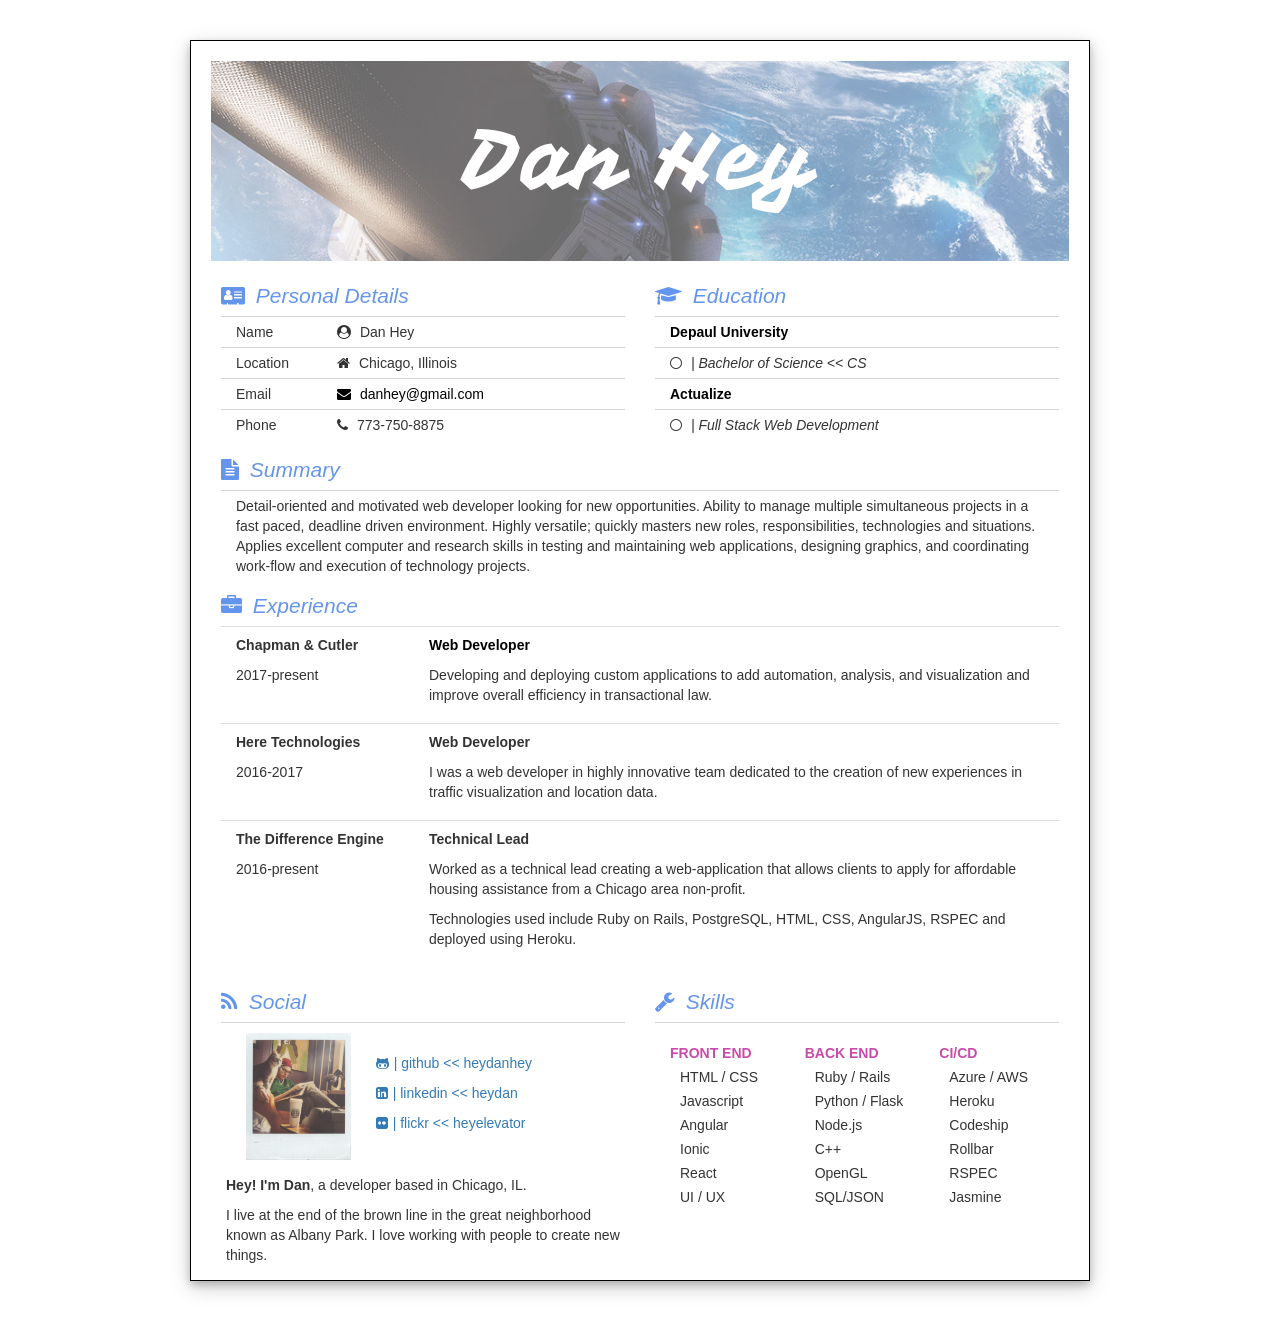
==== resume.html @ c610b6d4 "added files" ====
<!DOCTYPE html>
<html lang="en-US">
  <head>
    <script src="https://cdnjs.cloudflare.com/ajax/libs/jquery/3.2.1/jquery.min.js"</script>
    <script src="https://cdnjs.cloudflare.com/ajax/libs/jquery/3.2.1/core.js"</script>
    <link rel="stylesheet" href="https://maxcdn.bootstrapcdn.com/font-awesome/4.6.1/css/font-awesome.min.css">
    <link rel="stylesheet" href="https://maxcdn.bootstrapcdn.com/bootstrap/3.3.7/css/bootstrap.min.css" integrity="sha384-BVYiiSIFeK1dGmJRAkycuHAHRg32OmUcww7on3RYdg4Va+PmSTsz/K68vbdEjh4u" crossorigin="anonymous">
    <script src="https://maxcdn.bootstrapcdn.com/bootstrap/3.3.7/js/bootstrap.min.js" integrity="sha384-Tc5IQib027qvyjSMfHjOMaLkfuWVxZxUPnCJA7l2mCWNIpG9mGCD8wGNIcPD7Txa" crossorigin="anonymous"></script>
    <link href="https://fonts.googleapis.com/css?family=Vampiro+One" rel="stylesheet">
    <link rel="stylesheet" href="css/resume.css">
  </head>
  <body>
    <div class="page container" style="padding:0;">
      <div class="photo"><div class="name text-center">Dan Hey</div></div>
        <div class="col-md-12">
          <div class="col-md-6">
            <div class="col-md-12 heading italic"><i class="fa fa-address-card" aria-hidden="true"></i> Personal Details</div>
            <div class="col-md-3 border-top">Name</div>
            <div class="col-md-9 border-top"><i class="fa fa-user-circle" aria-hidden="true"></i> Dan Hey</div>
            <div class="col-md-3 border-top">Location</div>
            <div class="col-md-9 border-top"><i class="fa fa-home" aria-hidden="true"></i> Chicago, Illinois</div>
            <div class="col-md-3 border-top">Email</div>
            <div class="col-md-9 border-top">
                <a href="mailto:danhey@gmail.com" class="hover" style="text-decoration:none"><i class="fa fa-envelope" aria-hidden="true"></i> danhey@gmail.com</a>
            </div>
            <div class="col-md-3 border-top">Phone</div>
            <div class="col-md-9 border-top"><i class="fa fa-phone" aria-hidden="true"></i> 773-750-8875</div>
          </div>

          <div class="col-md-6">
            <div class="col-md-12 heading italic"><i class="fa fa-graduation-cap" aria-hidden="true"></i> Education</div>
            <div class="col-md-12 border-top bold">
              <span class="hover" data-toggle="tooltip" data-placement="right" title="Click for details!">
                <span data-toggle="modal" data-target="#depaul">Depaul University</span>
              </span>
            </div>
            <div class="col-md-12 border-top italic"><i class="fa fa-circle-thin" aria-hidden="true"></i> | Bachelor of Science << CS</div>
            <div class="col-md-12 border-top bold">
              <span class="hover" data-toggle="tooltip" data-placement="right" title="Click for details!">
                <span data-toggle="modal" data-target="#actualize">Actualize</span>
              </span>
            </div>
            <div class="col-md-12 border-top italic"><i class="fa fa-circle-thin" aria-hidden="true"></i> | Full Stack Web Development</div>
          </div>
        </div>

        <div class="col-md-12" style="margin-top:15px;">
          <div class="col-md-12">
            <div class="col-md-12 border-bottom heading italic"><i class="fa fa-file-text" aria-hidden="true"></i> Summary</div>
            <div class="col-md-12" style="padding-top:5px;">
              Detail-oriented and motivated web developer looking for new opportunities.  Ability to manage multiple simultaneous projects in a fast paced, deadline driven environment.  Highly versatile; quickly masters new roles, responsibilities, technologies and situations. Applies excellent computer and research skills in testing and maintaining web applications, designing graphics, and coordinating work-flow and execution of technology projects.
            </div>
          </div>
        </div>

        <div class="col-md-12" style="margin-top:15px;">
          <div class="col-md-12">
            <div class="col-md-12 heading italic"><i class="fa fa-briefcase" aria-hidden="true"></i> Experience</div>
            
              <table class="table">
                <tr>
                  <td style="padding-left:15px;width:200px;">
                    <p class="bold">Chapman & Cutler</p>
                    <p>2017-present</p>
                  </td>
                  <td>
                    <p class="bold">
                      <span class="hover" data-toggle="tooltip" data-placement="right" title="Click for details!">
                        <span data-toggle="modal" data-target="#chapman">Web Developer</span>
                      </span>
                    </p>
                    <p>Developing and deploying custom applications to add automation, analysis, and visualization and improve overall efficiency in transactional law.</p>
                  </td>
                </tr>
                <tr>
                  <td style="padding-left:15px">
                    <p class="bold">Here Technologies</p>
                    <p>2016-2017</p>
                  </td>
                  <td>
                    <p class="bold">Web Developer</p>
                    <p>I was a web developer in highly innovative team dedicated to the creation of new experiences in traffic visualization and location data.</p>
                  </td>
                </tr>
                <tr>
                  <td style="padding-left:15px">
                    <p class="bold">The Difference Engine</p>
                    <p>2016-present</p>
                  </td>
                  <td>
                    <p class="bold">Technical Lead</p>
                    <p>Worked as a technical lead creating a web-application that allows clients to apply for affordable housing assistance from a Chicago area non-profit.</p>
                    <p>Technologies used include Ruby on Rails, PostgreSQL, HTML, CSS, AngularJS, RSPEC and deployed using Heroku.</p>
                  </td>
                </tr>
              </table>
            
          </div>
        </div>

        <div class="col-md-12">
          <div class="col-md-6">
            <div class="col-md-12 heading border-bottom italic"><i class="fa fa-rss" aria-hidden="true"></i></i> Social</div>
            <div class="col-md-4">
              <img src="images/dan.jpg" alt="..." class=" dan img-responsive">
            </div>
            <div class="col-md-8">
              <div class="col-md-12 social" style="margin-top:25px;">
                <a href="https://github.com/heydanhey">
                  <i class="fa fa-github-alt" aria-hidden="true"></i>| github << heydanhey
                </a>
              </div>
              <div class="col-md-12 social">
                <a href="https://www.linkedin.com/in/heydan/">
                  <i class="fa fa-linkedin-square" aria-hidden="true"></i>| linkedin << heydan
                </a>
              </div>
              <div class="col-md-12 social">
                <a href="https://www.flickr.com/photos/heyelevator">
                  <i class="fa fa-flickr" aria-hidden="true"></i></i>| flickr << heyelevator
                </a>
              </div>
            </div>
            <div class="col-md-12 social">
              <p><span class="bold">Hey! I'm Dan</span>, a developer based in Chicago, IL.</p>
              <p>I live at the end of the brown line in the great neighborhood known as Albany Park.  I love working with people to create new things.</p>
            </div>
          </div>
          <div class="col-md-6">
            <div class="col-md-12 heading italic border-bottom"><i class="fa fa-wrench" aria-hidden="true"></i> Skills</div>
            <div class="col-md-4 padding-top">
              <p class="bold skill skill-title">FRONT END</p>
              <p class="indent skill">HTML / CSS</p>
              <p class="indent skill">Javascript</p>
              <p class="indent skill">Angular</p>
              <p class="indent skill">Ionic</p>
              <p class="indent skill">React</p>
              <p class="indent skill">UI / UX</p>
            </div>
            <div class="col-md-4 padding-top">
              <p class="bold skill skill-title">BACK END</p>
              <p class="indent skill">Ruby / Rails</p>
              <p class="indent skill">Python / Flask</p>
              <p class="indent skill">Node.js</p>
              <p class="indent skill">C++</p>
              <p class="indent skill">OpenGL</p>
              <p class="indent skill">SQL/JSON</p>
            </div>
            <div class="col-md-4 padding-top">
              <p class="bold skill skill-title">CI/CD</p>
              <p class="indent skill">Azure / AWS</p>
              <p class="indent skill">Heroku</p>
              <p class="indent skill">Codeship</p>
              <p class="indent skill">Rollbar</p>
              <p class="indent skill">RSPEC</p>
              <p class="indent skill">Jasmine</p>
            </div>
          </div>
        </div>

      </div>
    </div>
  </body>
</html>


<!-- Modals -->
<div class="modal fade" id="depaul" tabindex="-1" role="dialog" aria-labelledby="myModalLabel">
  <div class="modal-dialog" role="document">
    <div class="modal-content">
      <div class="modal-header">
        <button type="button" class="close" data-dismiss="modal" aria-label="Close"><span aria-hidden="true">&times;</span></button>
        <h4 class="modal-title heading test-center italic" id="myModalLabel"><i class="fa fa-graduation-cap" aria-hidden="true"></i>D e P A U L</h4>
      </div>
      <div class="modal-body">
        <p>Studied computer science under professors <a href="http://www.cdm.depaul.edu/about/pages/people/facultyinfo.aspx?fid=946">Rosalee Wolfe</a> and <a href="http://www.cdm.depaul.edu/about/pages/people/facultyinfo.aspx?fid=643">John McDonald</a> in collaboration with artist and art department chair, Steve Luecking. Together taliored an double major program consisting of a BS in Computer Graphics and Animation and a BA in Media Arts.</p>
        <hr>
        <h5 class="indent">Thesis Project: Particle System Implemention</h5>
        <div class="row">
          <div class="col-md-2">
            <img src="images/opengl_demo.png" class="img-responsive" alt="openGL">
          </div>
          <div class="col-md-10">
            <p>WeFreshed is an anonymous, location-based social media app that allows users to react to text that other users post via swiping in the direction of one of four distinct emojis on their screen.</p>
            <p class="italic">C++, Microsoft Visual Studio, OpenGL</p> 
          </div>
        </div>
      </div>
      <div class="modal-footer">
        <button type="button" class="btn btn-default" data-dismiss="modal">Close</button>
      </div>
    </div>
  </div>
</div>

<div class="modal fade" id="actualize" tabindex="-1" role="dialog" aria-labelledby="myModalLabel">
  <div class="modal-dialog" role="document">
    <div class="modal-content">
      <div class="modal-header">
        <button type="button" class="close" data-dismiss="modal" aria-label="Close"><span aria-hidden="true">&times;</span></button>
        <h3 class="modal-title heading test-center italic" id="myModalLabel"><i class="fa fa-graduation-cap" aria-hidden="true"></i>A C T U A L I Z E</h3>
      </div>
      <div class="modal-body">
        <p>Immersive software development program covering Ruby on Rails, HTML, CSS, Javascript, AngularJS, Git, Test driven development and Service Orientated Architecture.</p>
        <hr>
        <div class="row">
          <div class="col-md-4">
            <img src="images/WEFRESHED.png" class="img-responsive" alt="Wefreshed">
          </div>
          <div class="col-md-8">
            <h4 style="margin-top:0;">Capstone Project: WeFreshed.com </h4>
            <p>WeFreshed is an anonymous, location-based social media app that allows users to react to text that other users post via swiping in the direction of one of four distinct emojis on their screen.</p>
            <p class="italic">Ruby on Rails, AngularJS, PostgreSQL, Heroku</p> 
          </div>
        </div>
      </div>
      <div class="modal-footer">
        <button type="button" class="btn btn-default" data-dismiss="modal">Close</button>
      </div>
    </div>
  </div>
</div>

<script type="text/javascript">
  $(document).ready(function() {
    $("body").tooltip({ selector: '[data-toggle=tooltip]' });
  });
</script>
---- css/resume.css ----
.page {
    border: solid;
    border-color: black;
    border-width: 1px;
    margin: auto;
    width: 80%;
    margin-top: 40px;
    margin-bottom: 40px;
    box-shadow: 0 4px 8px 0 rgba(0, 0, 0, 0.2), 0 6px 20px 0 rgba(0, 0, 0, 0.19);
    max-width: 900px;
}

.photo {
    background-image: url("../images/space_elevator.jpg");
    background-size: cover;
    height: 200px;
    opacity: 0.6;
    margin: 20px;
}

.name {
    font-size: 6em;
    position: relative;
    top: 50%;
    transform: translateY(-50%);
    color: white;
    font-family: 'Vampiro One', cursive;
}

.border-top {
    border-top: solid;
    border-width: 0.5px;
    padding-top: 5px;
    padding-bottom: 5px;
    border-color: lightgrey;
}

.border-bottom {
    border-bottom: solid;
    border-width: 0.5px;
    /*padding-top: 5px;*/
    padding-bottom: 5px;
    border-color: lightgrey;
}

.no-padding-left {
    padding-left: 0;
}

.heading {
    font-size: 1.5em;
    padding-left: 0;
    color: cornflowerblue;
    padding-bottom: 5px;
}

.italic {
    font-style: italic;
}

.bold {
    font-weight: bold;
}

.hover {
    color: black;
}

.hover:hover {
    color: #c94caa;
}

.dan {
    margin: 10px;
    opacity: 0.8;
}

i {
    padding-right: 5px;
}

.social {
    padding: 5px;
}

.social a:hover {
    color: #c94caa;
    text-decoration: none;
}

.progress {
    height: 10px;
}

.skill {
    margin-bottom: 4px;
}

.skill-title {
    color: #c94caa;
}

.padding-top {
    padding-top: 20px;
}

.indent {
    text-indent: 10px;
}
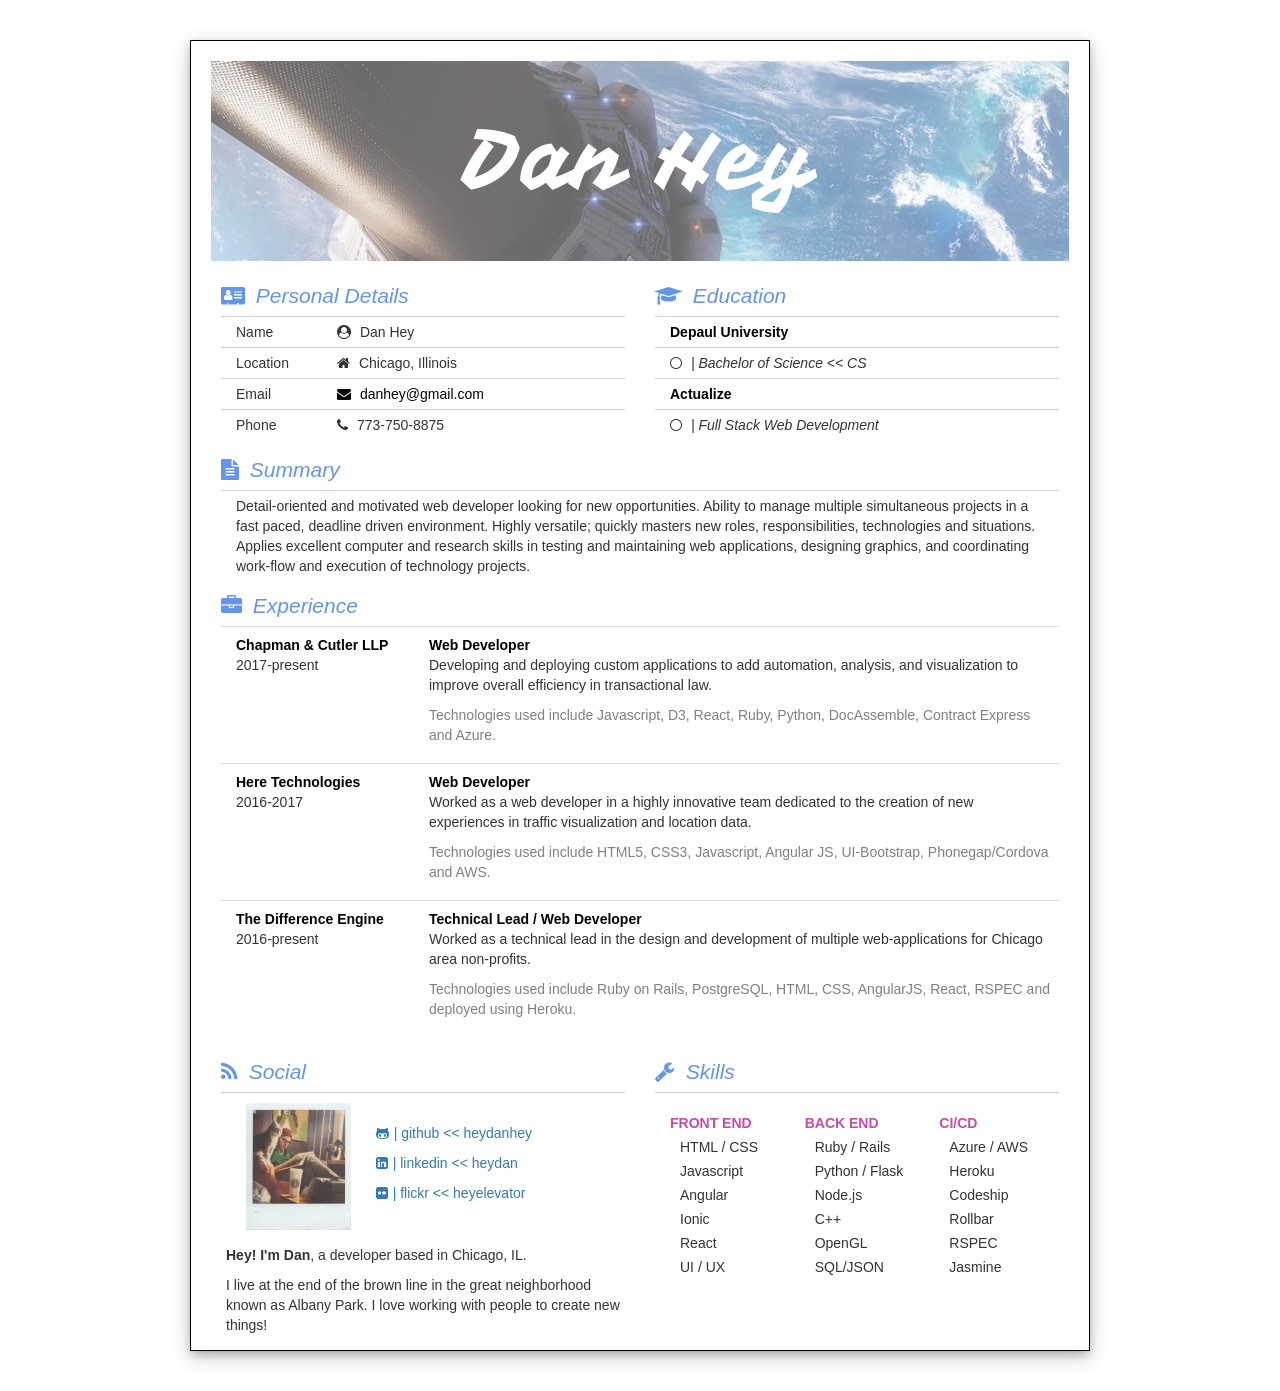
==== commit 494205df: "updates" ====
--- a/resume.html
+++ b/resume.html
@@ -60,37 +60,47 @@
               <table class="table">
                 <tr>
                   <td style="padding-left:15px;width:200px;">
-                    <p class="bold">Chapman & Cutler</p>
+                    <span class="hover bold" data-toggle="tooltip" data-placement="left" title="Click for details!">
+                      <span data-toggle="modal" data-target="#chapman">Chapman & Cutler LLP</span>
+                    </span>
                     <p>2017-present</p>
                   </td>
                   <td>
-                    <p class="bold">
-                      <span class="hover" data-toggle="tooltip" data-placement="right" title="Click for details!">
-                        <span data-toggle="modal" data-target="#chapman">Web Developer</span>
-                      </span>
-                    </p>
-                    <p>Developing and deploying custom applications to add automation, analysis, and visualization and improve overall efficiency in transactional law.</p>
+                    <span class="hover bold" data-toggle="tooltip" data-placement="right" title="Click for details!">
+                      <span data-toggle="modal" data-target="#chapman">Web Developer</span>
+                    </span>
+                    <p>Developing and deploying custom applications to add automation, analysis, and visualization to improve overall efficiency in transactional law.</p>
+                    <p style="color:grey;">Technologies used include Javascript, D3, React, Ruby, Python, DocAssemble, Contract Express and Azure.</p>
                   </td>
                 </tr>
                 <tr>
                   <td style="padding-left:15px">
-                    <p class="bold">Here Technologies</p>
+                    <span class="hover bold" data-toggle="tooltip" data-placement="left" title="Click for details!">
+                        <span data-toggle="modal" data-target="#here">Here Technologies</span>
+                      </span>
                     <p>2016-2017</p>
                   </td>
                   <td>
-                    <p class="bold">Web Developer</p>
-                    <p>I was a web developer in highly innovative team dedicated to the creation of new experiences in traffic visualization and location data.</p>
+                    <span class="hover bold" data-toggle="tooltip" data-placement="right" title="Click for details!">
+                      <span data-toggle="modal" data-target="#here">Web Developer</span>
+                    </span>
+                    <p>Worked as a web developer in a highly innovative team dedicated to the creation of new experiences in traffic visualization and location data.</p>
+                    <p style="color:grey;">Technologies used include HTML5, CSS3, Javascript, Angular JS, UI-Bootstrap, Phonegap/Cordova and AWS.</p>
                   </td>
                 </tr>
                 <tr>
                   <td style="padding-left:15px">
-                    <p class="bold">The Difference Engine</p>
+                    <span class="hover bold" data-toggle="tooltip" data-placement="left" title="Click for details!">
+                      <span data-toggle="modal" data-target="#tde">The Difference Engine</span>
+                    </span>
                     <p>2016-present</p>
                   </td>
                   <td>
-                    <p class="bold">Technical Lead</p>
-                    <p>Worked as a technical lead creating a web-application that allows clients to apply for affordable housing assistance from a Chicago area non-profit.</p>
-                    <p>Technologies used include Ruby on Rails, PostgreSQL, HTML, CSS, AngularJS, RSPEC and deployed using Heroku.</p>
+                    <span class="hover bold" data-toggle="tooltip" data-placement="right" title="Click for details!">
+                      <span data-toggle="modal" data-target="#tde">Technical Lead / Web Developer</span>
+                    </span>
+                    <p>Worked as a technical lead in the design and development of multiple web-applications for Chicago area non-profits.</p>
+                    <p style="color:grey;">Technologies used include Ruby on Rails, PostgreSQL, HTML, CSS, AngularJS, React, RSPEC and deployed using Heroku.</p>
                   </td>
                 </tr>
               </table>
@@ -106,24 +116,24 @@
             </div>
             <div class="col-md-8">
               <div class="col-md-12 social" style="margin-top:25px;">
-                <a href="https://github.com/heydanhey">
+                <a href="https://github.com/heydanhey" target="blank">
                   <i class="fa fa-github-alt" aria-hidden="true"></i>| github << heydanhey
                 </a>
               </div>
               <div class="col-md-12 social">
-                <a href="https://www.linkedin.com/in/heydan/">
+                <a href="https://www.linkedin.com/in/heydan/" target="blank">
                   <i class="fa fa-linkedin-square" aria-hidden="true"></i>| linkedin << heydan
                 </a>
               </div>
               <div class="col-md-12 social">
-                <a href="https://www.flickr.com/photos/heyelevator">
+                <a href="https://www.flickr.com/photos/heyelevator" target="blank">
                   <i class="fa fa-flickr" aria-hidden="true"></i></i>| flickr << heyelevator
                 </a>
               </div>
             </div>
             <div class="col-md-12 social">
               <p><span class="bold">Hey! I'm Dan</span>, a developer based in Chicago, IL.</p>
-              <p>I live at the end of the brown line in the great neighborhood known as Albany Park.  I love working with people to create new things.</p>
+              <p>I live at the end of the brown line in the great neighborhood known as Albany Park.  I love working with people to create new things!</p>
             </div>
           </div>
           <div class="col-md-6">
@@ -175,13 +185,13 @@
       <div class="modal-body">
         <p>Studied computer science under professors <a href="http://www.cdm.depaul.edu/about/pages/people/facultyinfo.aspx?fid=946">Rosalee Wolfe</a> and <a href="http://www.cdm.depaul.edu/about/pages/people/facultyinfo.aspx?fid=643">John McDonald</a> in collaboration with artist and art department chair, Steve Luecking. Together taliored an double major program consisting of a BS in Computer Graphics and Animation and a BA in Media Arts.</p>
         <hr>
-        <h5 class="indent">Thesis Project: Particle System Implemention</h5>
         <div class="row">
-          <div class="col-md-2">
+          <div class="col-md-4">
             <img src="images/opengl_demo.png" class="img-responsive" alt="openGL">
           </div>
-          <div class="col-md-10">
-            <p>WeFreshed is an anonymous, location-based social media app that allows users to react to text that other users post via swiping in the direction of one of four distinct emojis on their screen.</p>
+          <div class="col-md-8">
+            <h4 style="margin-top:0;">Thesis Project: Particle System Implemention</h4>
+            <p>Built in interactive application to simulate a fireworks display based on particle system redering techniques.</p>
             <p class="italic">C++, Microsoft Visual Studio, OpenGL</p> 
           </div>
         </div>
@@ -201,16 +211,76 @@
         <h3 class="modal-title heading test-center italic" id="myModalLabel"><i class="fa fa-graduation-cap" aria-hidden="true"></i>A C T U A L I Z E</h3>
       </div>
       <div class="modal-body">
-        <p>Immersive software development program covering Ruby on Rails, HTML, CSS, Javascript, AngularJS, Git, Test driven development and Service Orientated Architecture.</p>
+        <p>Software development program covering Ruby on Rails, HTML, CSS, Javascript, AngularJS, Git, Test driven development and Service Orientated Architecture.</p>
         <hr>
         <div class="row">
           <div class="col-md-4">
-            <img src="images/WEFRESHED.png" class="img-responsive" alt="Wefreshed">
+            <a href="http://www.wefreshed.com/landing" class="hover-img" target="blank">
+              <img src="images/WEFRESHED.png" class="img-responsive" alt="Wefreshed">
+            </a>
           </div>
           <div class="col-md-8">
-            <h4 style="margin-top:0;">Capstone Project: WeFreshed.com </h4>
+            <h4 style="margin-top:0;">Capstone Project:
+              <a href="http://www.wefreshed.com/landing" class="grey" style="text-decoration:none;" target="blank">WeFreshed.com</a>
+            </h4>
             <p>WeFreshed is an anonymous, location-based social media app that allows users to react to text that other users post via swiping in the direction of one of four distinct emojis on their screen.</p>
-            <p class="italic">Ruby on Rails, AngularJS, PostgreSQL, Heroku</p> 
+            <p class="italic">Ruby on Rails, AngularJS, PostgreSQL, Heroku, Ionic, Angular</p>
+          </div>
+        </div>
+      </div>
+      <div class="modal-footer">
+        <button type="button" class="btn btn-default" data-dismiss="modal">Close</button>
+      </div>
+    </div>
+  </div>
+</div>
+
+<div class="modal fade" id="chapman" tabindex="-1" role="dialog" aria-labelledby="myModalLabel">
+  <div class="modal-dialog" role="document">
+    <div class="modal-content">
+      <div class="modal-header">
+        <button type="button" class="close" data-dismiss="modal" aria-label="Close"><span aria-hidden="true">&times;</span></button>
+        <h4 class="modal-title heading test-center" id="myModalLabel"><i class="fa fa-briefcase" aria-hidden="true"></i> C H A P M A N . and . C U T L E R</h4>
+      </div>
+      <div class="modal-body">
+        <p>Developing and deploying custom applications to add automation, analysis, and visualization to improve overall efficiency in transactional law.</p>
+        <hr>
+        <div class="row">
+          <div class="col-md-4">
+            <a href="http://www.chapman.com/practices-Chapman_Practice_Innovations.html" class="hover-img" target="blank"><img src="images/deals.png" class="img-responsive" alt="deals"></a>
+          </div>
+          <div class="col-md-8">
+            <h4 style="margin-top:0;"><a href="http://www.chapman.com/practices-Chapman_Practice_Innovations.html" target="blank">Chapman Practice Innovations Group</a></h4>
+            <p>Projects included building real-time client facing data visualizations, automated contract assembly engines and internal web applications to improve attorney efficiency.</p>
+            <p class="italic">Javascript, D3, React, Ruby, Python, DocAssemble, Contract Express and Azure</p>
+          </div>
+        </div>
+      </div>
+      <div class="modal-footer">
+        <button type="button" class="btn btn-default" data-dismiss="modal">Close</button>
+      </div>
+    </div>
+  </div>
+</div>
+
+<div class="modal fade" id="here" tabindex="-1" role="dialog" aria-labelledby="myModalLabel">
+  <div class="modal-dialog" role="document">
+    <div class="modal-content">
+      <div class="modal-header">
+        <button type="button" class="close" data-dismiss="modal" aria-label="Close"><span aria-hidden="true">&times;</span></button>
+        <h4 class="modal-title heading test-center" id="myModalLabel"><i class="fa fa-briefcase" aria-hidden="true"></i> H E R E . T E C H N O L O G I E S</h4>
+      </div>
+      <div class="modal-body">
+        <p>Worked as a web developer in a highly innovative team dedicated to the creation of new experiences in traffic visualization and location data.</p>
+        <hr>
+        <div class="row">
+          <div class="col-md-4">
+            <a href="http://tapps.ext.here.com/" class="hover-img" target="blank"><img src="images/here.png" class="img-responsive" alt="here"></a>
+          </div>
+          <div class="col-md-8">
+            <h4 style="margin-top:0;"><a href="http://tapps.ext.here.com/" target="blank">HERE Traffic Apps and Tools</a></h4>
+            <p>Involved in the implementation, testing and deployment of applications visualizing real time traffic information.</p>
+            <p class="italic">HTML5, CSS3, Javascript, Angular JS, UI-Bootstrap, Phonegap/Cordova</p>
           </div>
         </div>
       </div>
@@ -227,4 +297,14 @@
   });
 </script>
 
-
+<script>
+  (function(i,s,o,g,r,a,m){i['GoogleAnalyticsObject']=r;i[r]=i[r]||function(){
+  (i[r].q=i[r].q||[]).push(arguments)},i[r].l=1*new Date();a=s.createElement(o),
+  m=s.getElementsByTagName(o)[0];a.async=1;a.src=g;m.parentNode.insertBefore(a,m)
+  })(window,document,'script','https://www.google-analytics.com/analytics.js','ga');
+
+  ga('create', 'UA-20893755-2', 'auto');
+  ga('send', 'pageview');
+</script> 
+
+
--- a/css/resume.css
+++ b/css/resume.css
@@ -70,6 +70,19 @@
     color: #c94caa;
 }
 
+.grey {
+    color: grey;
+}
+
+.grey:hover {
+    color: #c94caa;
+    text-decoration: none;
+}
+
+.hover-img img:hover {
+    opacity:0.7;
+}
+
 .dan {
     margin: 10px;
     opacity: 0.8;
@@ -106,4 +119,9 @@
 
 .indent {
     text-indent: 10px;
+}
+
+.modal-title {
+    color: #c94caa;
+    font-weight: bold;
 }
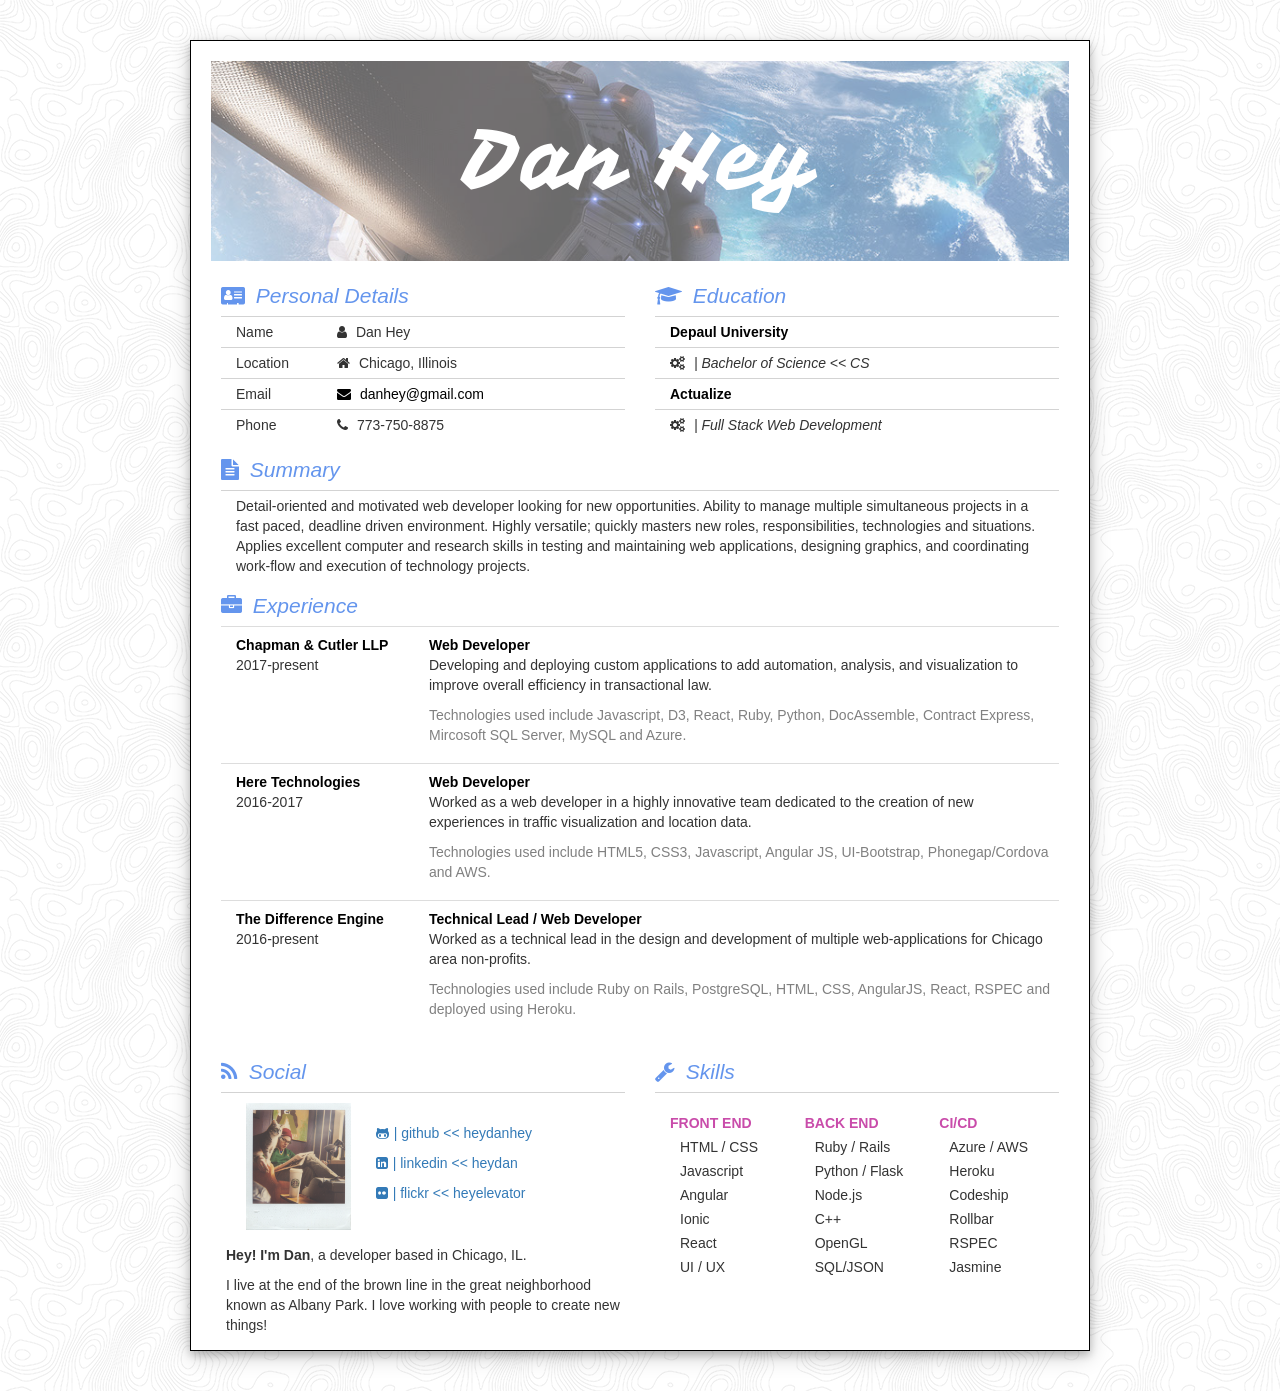
==== commit da537a03: "updates" ====
--- a/resume.html
+++ b/resume.html
@@ -16,7 +16,7 @@
           <div class="col-md-6">
             <div class="col-md-12 heading italic"><i class="fa fa-address-card" aria-hidden="true"></i> Personal Details</div>
             <div class="col-md-3 border-top">Name</div>
-            <div class="col-md-9 border-top"><i class="fa fa-user-circle" aria-hidden="true"></i> Dan Hey</div>
+            <div class="col-md-9 border-top"><i class="fa fa-user" aria-hidden="true"></i> Dan Hey</div>
             <div class="col-md-3 border-top">Location</div>
             <div class="col-md-9 border-top"><i class="fa fa-home" aria-hidden="true"></i> Chicago, Illinois</div>
             <div class="col-md-3 border-top">Email</div>
@@ -34,13 +34,13 @@
                 <span data-toggle="modal" data-target="#depaul">Depaul University</span>
               </span>
             </div>
-            <div class="col-md-12 border-top italic"><i class="fa fa-circle-thin" aria-hidden="true"></i> | Bachelor of Science << CS</div>
+            <div class="col-md-12 border-top italic"><i class="fa fa-cogs" aria-hidden="true"></i> | Bachelor of Science << CS</div>
             <div class="col-md-12 border-top bold">
               <span class="hover" data-toggle="tooltip" data-placement="right" title="Click for details!">
                 <span data-toggle="modal" data-target="#actualize">Actualize</span>
               </span>
             </div>
-            <div class="col-md-12 border-top italic"><i class="fa fa-circle-thin" aria-hidden="true"></i> | Full Stack Web Development</div>
+            <div class="col-md-12 border-top italic"><i class="fa fa-cogs" aria-hidden="true"></i> | Full Stack Web Development</div>
           </div>
         </div>
 
@@ -70,7 +70,7 @@
                       <span data-toggle="modal" data-target="#chapman">Web Developer</span>
                     </span>
                     <p>Developing and deploying custom applications to add automation, analysis, and visualization to improve overall efficiency in transactional law.</p>
-                    <p style="color:grey;">Technologies used include Javascript, D3, React, Ruby, Python, DocAssemble, Contract Express and Azure.</p>
+                    <p style="color:grey;">Technologies used include Javascript, D3, React, Ruby, Python, DocAssemble, Contract Express, Mircosoft SQL Server, MySQL and Azure.</p>
                   </td>
                 </tr>
                 <tr>
@@ -180,7 +180,7 @@
     <div class="modal-content">
       <div class="modal-header">
         <button type="button" class="close" data-dismiss="modal" aria-label="Close"><span aria-hidden="true">&times;</span></button>
-        <h4 class="modal-title heading test-center italic" id="myModalLabel"><i class="fa fa-graduation-cap" aria-hidden="true"></i>D e P A U L</h4>
+        <h3 class="modal-title heading test-center italic" id="myModalLabel"><i class="fa fa-graduation-cap" aria-hidden="true"></i>D e P A U L</h3>
       </div>
       <div class="modal-body">
         <p>Studied computer science under professors <a href="http://www.cdm.depaul.edu/about/pages/people/facultyinfo.aspx?fid=946">Rosalee Wolfe</a> and <a href="http://www.cdm.depaul.edu/about/pages/people/facultyinfo.aspx?fid=643">John McDonald</a> in collaboration with artist and art department chair, Steve Luecking. Together taliored an double major program consisting of a BS in Computer Graphics and Animation and a BA in Media Arts.</p>
@@ -240,7 +240,7 @@
     <div class="modal-content">
       <div class="modal-header">
         <button type="button" class="close" data-dismiss="modal" aria-label="Close"><span aria-hidden="true">&times;</span></button>
-        <h4 class="modal-title heading test-center" id="myModalLabel"><i class="fa fa-briefcase" aria-hidden="true"></i> C H A P M A N . and . C U T L E R</h4>
+        <h4 class="modal-title heading test-center italic" id="myModalLabel"><i class="fa fa-building" aria-hidden="true"></i> C H A P M A N & C U T L E R</h4>
       </div>
       <div class="modal-body">
         <p>Developing and deploying custom applications to add automation, analysis, and visualization to improve overall efficiency in transactional law.</p>
@@ -268,14 +268,14 @@
     <div class="modal-content">
       <div class="modal-header">
         <button type="button" class="close" data-dismiss="modal" aria-label="Close"><span aria-hidden="true">&times;</span></button>
-        <h4 class="modal-title heading test-center" id="myModalLabel"><i class="fa fa-briefcase" aria-hidden="true"></i> H E R E . T E C H N O L O G I E S</h4>
+        <h4 class="modal-title heading test-center italic" id="myModalLabel"><i class="fa fa-building" aria-hidden="true"></i> H E R E > T E C H N O L O G I E S</h4>
       </div>
       <div class="modal-body">
         <p>Worked as a web developer in a highly innovative team dedicated to the creation of new experiences in traffic visualization and location data.</p>
         <hr>
         <div class="row">
           <div class="col-md-4">
-            <a href="http://tapps.ext.here.com/" class="hover-img" target="blank"><img src="images/here.png" class="img-responsive" alt="here"></a>
+            <a href="http://tapps.ext.here.com/" class="hover-img" target="blank"><img src="images/here2.png" class="img-responsive" alt="here"></a>
           </div>
           <div class="col-md-8">
             <h4 style="margin-top:0;"><a href="http://tapps.ext.here.com/" target="blank">HERE Traffic Apps and Tools</a></h4>
@@ -290,6 +290,34 @@
     </div>
   </div>
 </div>
+
+<!-- <div class="modal fade" id="tde" tabindex="-1" role="dialog" aria-labelledby="myModalLabel">
+  <div class="modal-dialog" role="document">
+    <div class="modal-content">
+      <div class="modal-header">
+        <button type="button" class="close" data-dismiss="modal" aria-label="Close"><span aria-hidden="true">&times;</span></button>
+        <h4 class="modal-title heading test-center" id="myModalLabel"><i class="fa fa-briefcase" aria-hidden="true"></i> D I F F E R E N C E > E N G I N E</h4>
+      </div>
+      <div class="modal-body">
+        <p>Worked with a team in an AGILE development process to create, test and deploy web applications for Chicago area nonprofits.</p>
+        <hr>
+        <div class="row">
+          <div class="col-md-4">
+            <a href="http://www.thedifferenceengine.io/" class="hover-img" target="blank"><img src="images/here.png" class="img-responsive" alt="here"></a>
+          </div>
+          <div class="col-md-8">
+            <h4 style="margin-top:0;"><a href="http://www.thedifferenceengine.io/" target="blank">The Difference Engine/a></h4>
+            <p>Involved in the implementation, testing and deployment of applications visualizing real time traffic information.</p>
+            <p class="italic">HTML5, CSS3, Javascript, Angular JS, UI-Bootstrap, Phonegap/Cordova</p>
+          </div>
+        </div>
+      </div>
+      <div class="modal-footer">
+        <button type="button" class="btn btn-default" data-dismiss="modal">Close</button>
+      </div>
+    </div>
+  </div>
+</div> -->
 
 <script type="text/javascript">
   $(document).ready(function() {
--- a/css/resume.css
+++ b/css/resume.css
@@ -1,4 +1,10 @@
+body {
+  background-image: url("../images/topography.png");
+  background-repeat: repeat;
+}
+
 .page {
+    background-color: white;
     border: solid;
     border-color: black;
     border-width: 1px;
@@ -38,7 +44,6 @@
 .border-bottom {
     border-bottom: solid;
     border-width: 0.5px;
-    /*padding-top: 5px;*/
     padding-bottom: 5px;
     border-color: lightgrey;
 }
@@ -121,7 +126,21 @@
     text-indent: 10px;
 }
 
+.modal-header {
+    background-color: lightgrey;
+    border-bottom: solid 2px grey;
+}
+
 .modal-title {
-    color: #c94caa;
+    color: white;
+    text-align: center;
     font-weight: bold;
+}
+
+.modal-content {
+    border-radius: 0;
+}
+
+.modal-footer {
+    display: none;
 }
